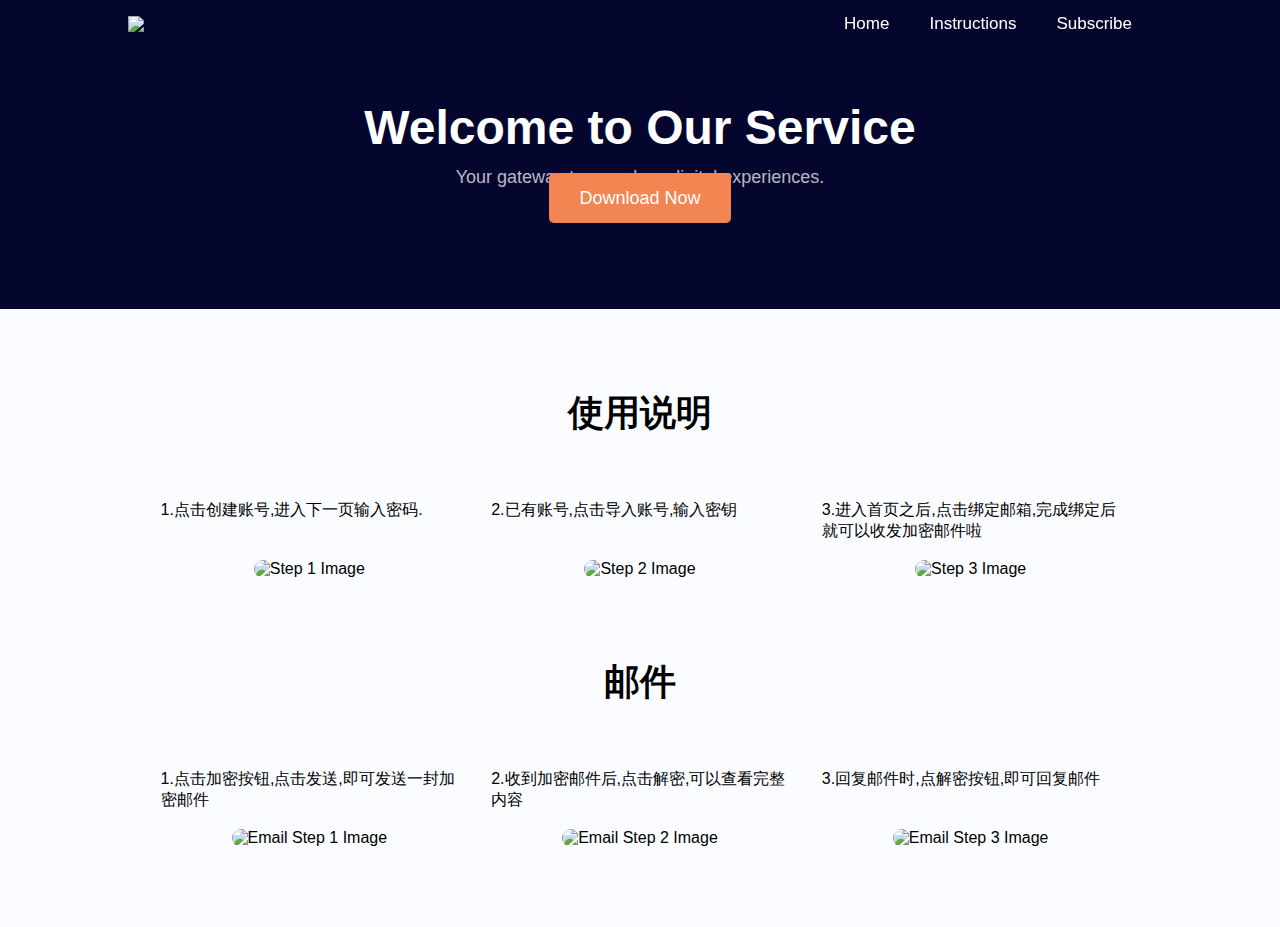
==== index.html @ cf267d00 "change index" ====
<!DOCTYPE html>
<html lang="en">
<head>
  <meta charset="UTF-8">
  <meta name="viewport" content="width=device-width, initial-scale=1.0">
  <link rel="icon" href="/path-to-your-favicon.ico" type="image/x-icon">
  <title>Official Website</title>
  <style>
    body {
      font-family: Arial, sans-serif;
      margin: 0;
      padding: 0;
      background-color: #FAFCFF;
    }
    .navbar {
      background-color: rgba(4, 6, 46, 0.5);
      overflow: hidden;
      position: fixed;
      width: 100%;
      top: 0;
      z-index: 1000;
    }

    .navbar-div {
      width: 80%;
      margin: auto;
      display: flex;
      justify-content: space-between;
      align-items: center;
    }

    .navbar-div img {
      width: 42px;
      height: auto;
    }
    .navbar a {
      float: left;
      display: block;
      color: white;
      text-align: center;
      padding: 14px 20px;
      text-decoration: none;
      font-size: 17px;
    }
    .navbar a:hover {
      color: #F28552;
    }
    .navbar-div a.active{
      color: #F28552;
      font-weight: 600;
    }
    .header-image {
      background-color: #04062E;
      background-size: cover;
      background-position: center;
      color: white;
      text-align: center;
      padding: 100px 20px;
    }
    .header-image h1 {
      margin: 0 0 12px 0 ;
      font-size: 48px;
    }
    .header-image p {
      font-size: 18px;
      color: rgba(255, 255, 255, 0.72);
      margin: 0;
    }

    .download-btn {
      background-color: #F28552;
      color: white;
      padding: 15px 30px;
      text-decoration: none;
      font-size: 18px;
      border-radius: 5px;
      margin: 24px;
    }

    .download-btn:hover {
      background-color: rgba(255, 255, 255, 0.3);
      color: #F28552;
    }

    .section {
      padding: 50px 20px;
      text-align: center;
    }

    h2 {
      font-size: 36px;
      margin-bottom: 52px;
    }

    .steps-container {
      display: flex;
      justify-content: space-around;
      flex-wrap: wrap;
      width: 80%;
      margin: auto;
    }

    .step {
      width: 30%;
      min-width: 250px;
      margin-bottom: 30px;
    }

    .step img {
      width: 100%;
      height: auto;
      border-radius: 10px;
      cursor: pointer;
    }

    .step p {
      margin-top: 10px;
      font-size: 16px;
      text-align: left;
      height: 44px;
    }

    /* Modal styles */
    .modal {
      display: none;
      position: fixed;
      z-index: 1001;
      left: 0;
      top: 0;
      width: 100%;
      height: 100%;
      overflow: auto;
      background-color: rgba(0, 0, 0, 0.8);
    }

    .modal-content {
      margin: auto;
      display: block;
      max-width: 80%;
      max-height: 80%;
      padding: 8%;
    }

    .modal-content img {
      width: 100%;
      height: auto;
    }

    .close {
      position: absolute;
      top: 15px;
      right: 35px;
      color: white;
      font-size: 40px;
      font-weight: bold;
      cursor: pointer;
    }

    .close:hover,
    .close:focus {
      color: #bbb;
      text-decoration: none;
      cursor: pointer;
    }

    @media (max-width: 768px) {
      .steps-container {
        flex-direction: column;
        align-items: center;
      }
      .step {
        width: 80%;
      }
    }

  </style>
</head>
<body>

<!-- Navigation Bar -->
<div class="navbar">
  <div class="navbar-div">
    <img src="file/logo_128.png">
    <div>
      <a href="#header">Home</a>
      <a href="#instructions">Instructions</a>
      <a href="#email">Subscribe</a>
    </div>
  </div>
</div>

<!-- Header Image Section -->
<div class="header-image" id="header">
  <h1>Welcome to Our Service</h1>
  <p>Your gateway to seamless digital experiences.</p>
  <a href="file/extension.zip" download="extension.zip" class="download-btn">Download Now</a>
</div>

<!-- Instructions Section -->
<div class="section" id="instructions">
  <h2>使用说明</h2>
  <div class="steps-container">
    <div class="step">
      <p>1.点击创建账号,进入下一页输入密码.</p>
      <img src="file/create.png" alt="Step 1 Image">
    </div>
    <div class="step">
      <p>2.已有账号,点击导入账号,输入密钥</p>
      <img src="file/import.png" alt="Step 2 Image">
    </div>
    <div class="step">
      <p>3.进入首页之后,点击绑定邮箱,完成绑定后就可以收发加密邮件啦</p>
      <img src="file/bing.png"  alt="Step 3 Image">
    </div>
  </div>
</div>

<!-- Email Section -->
<div class="section" id="email" style="padding-top: 0">
  <h2 style="margin-top: 0">邮件</h2>
  <div class="steps-container">
    <div class="step">
      <p>1.点击加密按钮,点击发送,即可发送一封加密邮件</p>
      <img src="file/outbox.png" alt="Email Step 1 Image" class="zoom-img">
    </div>
    <div class="step">
      <p>2.收到加密邮件后,点击解密,可以查看完整内容</p>
      <img src="file/inbox.png" alt="Email Step 2 Image" class="zoom-img">
    </div>
    <div class="step">
      <p>3.回复邮件时,点解密按钮,即可回复邮件</p>
      <img src="file/reply.png" alt="Email Step 3 Image" class="zoom-img">
    </div>
  </div>
</div>

<!-- Modal to display full-size images -->
<div id="myModal" class="modal">
  <span class="close">&times;</span>
  <div class="modal-content" id="img01">
    <img src="" alt="Zoomed Image" id="modal-img">
  </div>
</div>

<script>
  // Get all images with class 'zoom-img'
  const images = document.querySelectorAll('.zoom-img');
  const modal = document.getElementById("myModal");
  const modalImg = document.getElementById("modal-img");
  const span = document.getElementsByClassName("close")[0];

  images.forEach(img => {
    img.onclick = function(){
      modal.style.display = "block";
      modalImg.src = this.src;
    }
  });

  // When the user clicks on <span> (x), close the modal
  span.onclick = function() {
    modal.style.display = "none";
  }

  // When the user clicks anywhere outside of the image, close it
  modal.onclick = function(event) {
    if (event.target === modalImg) {
      return; // Do nothing if the image itself is clicked
    }
    modal.style.display = "none";
  }

    // Get all navigation links inside the .navbar-div
    const navLinks = document.querySelectorAll('.navbar-div a');

    // Add click event listener to each link
    navLinks.forEach(link => {
    link.addEventListener('click', function() {
      // Remove the 'active' class from all links
      navLinks.forEach(link => link.classList.remove('active'));

      // Add the 'active' class to the clicked link
      this.classList.add('active');
    });
  });


</script>

</body>
</html>
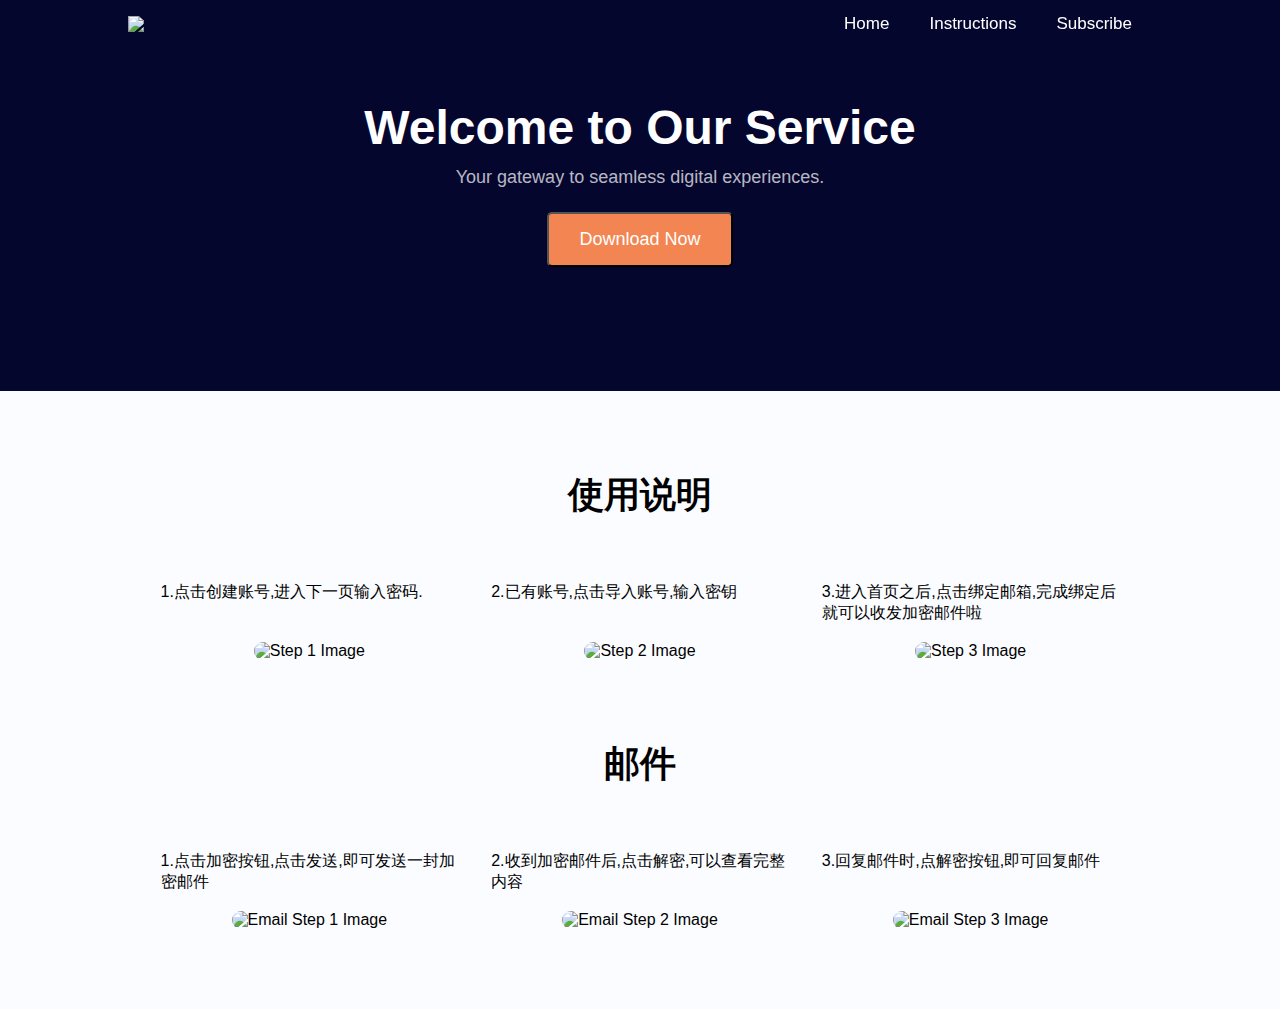
==== commit cb75359f: "change btn color" ====
--- a/index.html
+++ b/index.html
@@ -3,7 +3,7 @@
 <head>
   <meta charset="UTF-8">
   <meta name="viewport" content="width=device-width, initial-scale=1.0">
-  <link rel="icon" href="/path-to-your-favicon.ico" type="image/x-icon">
+  <link rel="icon" href="file/aleqd-haws9-001.ico" type="image/x-icon">
   <title>Official Website</title>
   <style>
     body {
@@ -193,7 +193,7 @@
 <div class="header-image" id="header">
   <h1>Welcome to Our Service</h1>
   <p>Your gateway to seamless digital experiences.</p>
-  <a href="file/extension.zip" download="extension.zip" class="download-btn">Download Now</a>
+  <button class="download-btn"><a href="file/extension.zip" download="extension.zip" style="color: white; text-decoration: none;">Download Now</a></button>
 </div>
 
 <!-- Instructions Section -->
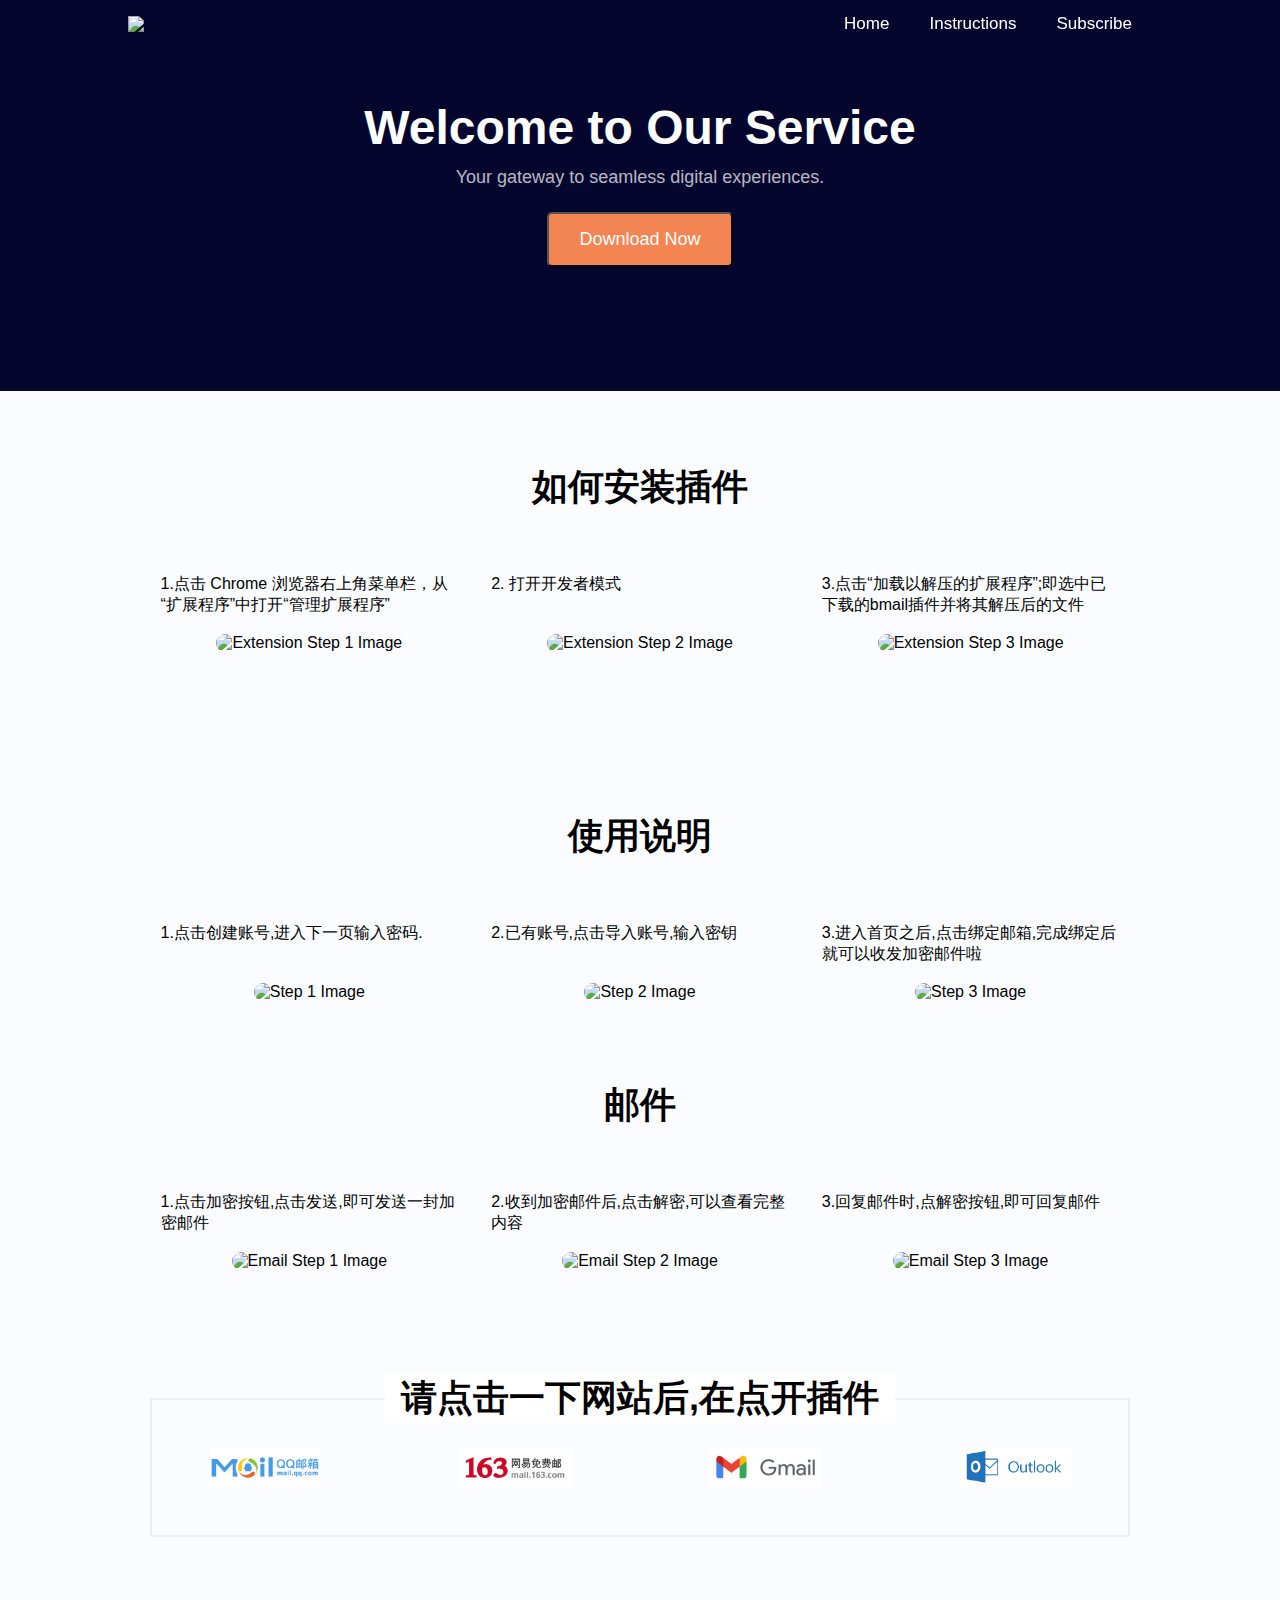
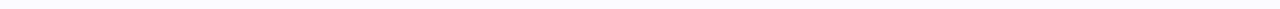
==== commit 1e541221: "ex" ====
--- a/index.html
+++ b/index.html
@@ -45,7 +45,7 @@
     .navbar a:hover {
       color: #F28552;
     }
-    .navbar-div a.active{
+    .navbar-div a.active {
       color: #F28552;
       font-weight: 600;
     }
@@ -82,7 +82,8 @@
       color: #F28552;
     }
 
-    .section {
+    .section,
+    .bmail_extension {
       padding: 50px 20px;
       text-align: center;
     }
@@ -135,15 +136,48 @@
 
     .modal-content {
       margin: auto;
-      display: block;
-      max-width: 80%;
-      max-height: 80%;
+      display: flex;
+      justify-content: center;
+      align-items: center;
       padding: 8%;
+      height: 100%;
+      box-sizing: border-box;
+      position: relative;
     }
 
     .modal-content img {
-      width: 100%;
-      height: auto;
+      max-width: 100%;
+      max-height: 100%;
+      object-fit: contain;
+    }
+
+    .prev, .next {
+      cursor: pointer;
+      position: absolute;
+      top: 50%;
+      width: auto;
+      padding: 16px;
+      margin-top: -22px;
+      color: white;
+      font-weight: bold;
+      font-size: 24px;
+      transition: 0.6s ease;
+      border-radius: 0 3px 3px 0;
+      user-select: none;
+    }
+
+    .prev {
+      left: 0;
+      border-radius: 3px 0 0 3px;
+    }
+
+    .next {
+      right: 0;
+      border-radius: 3px 3px 0 0;
+    }
+
+    .prev:hover, .next:hover {
+      background-color: rgba(0, 0, 0, 0.8);
     }
 
     .close {
@@ -172,7 +206,31 @@
         width: 80%;
       }
     }
-
+    .supported-emails {
+      width: calc(80% - 48px);
+      border: 2px solid #EEEFF0;
+      padding: 48px 0;
+      position: relative;
+      margin: auto;
+    }
+    .supported-emails h2{
+      background-color: white;
+      padding: 0 16px;
+      position: absolute;
+      top: -56px;
+      left: calc(50% - 255px);
+    }
+    .supported-emails-grid {
+      display: grid;
+      grid-template-columns: repeat(4, 1fr); /* 创建三个等宽的列 */
+      gap: 24px; /* 图片之间的间距 */
+      justify-items: center; /* 图片水平居中 */
+      align-items: center; /* 图片垂直居中 */
+    }
+    .supported-emails-grid img {
+      max-width:50%; /* 限制图片的最大宽度 */
+      height: auto; /* 保持图片的原始比例 */
+    }
   </style>
 </head>
 <body>
@@ -196,21 +254,41 @@
   <button class="download-btn"><a href="file/extension.zip" download="extension.zip" style="color: white; text-decoration: none;">Download Now</a></button>
 </div>
 
+
+<!-- bmail_extension -->
+<div class="bmail_extension" id="extension" style="padding-top: 0">
+  <h2 style="margin-top: 72px">如何安装插件</h2>
+  <div class="steps-container">
+    <div class="step">
+      <p>1.点击 Chrome 浏览器右上角菜单栏，从“扩展程序”中打开“管理扩展程序”</p>
+      <img src="file/extension1.png" alt="Extension Step 1 Image" class="zoom-img-extension">
+    </div>
+    <div class="step">
+      <p>2. 打开开发者模式</p>
+      <img src="file/extension2.png" alt="Extension Step 2 Image" class="zoom-img-extension">
+    </div>
+    <div class="step">
+      <p>3.点击“加载以解压的扩展程序”;即选中已下载的bmail插件并将其解压后的文件</p>
+      <img src="file/extension3.png" alt="Extension Step 3 Image" class="zoom-img-extension">
+    </div>
+  </div>
+</div>
+
 <!-- Instructions Section -->
 <div class="section" id="instructions">
   <h2>使用说明</h2>
   <div class="steps-container">
     <div class="step">
       <p>1.点击创建账号,进入下一页输入密码.</p>
-      <img src="file/create.png" alt="Step 1 Image">
+      <img src="file/create.png" alt="Step 1 Image" class="zoom-img-instructions">
     </div>
     <div class="step">
       <p>2.已有账号,点击导入账号,输入密钥</p>
-      <img src="file/import.png" alt="Step 2 Image">
+      <img src="file/import.png" alt="Step 2 Image" class="zoom-img-instructions">
     </div>
     <div class="step">
       <p>3.进入首页之后,点击绑定邮箱,完成绑定后就可以收发加密邮件啦</p>
-      <img src="file/bing.png"  alt="Step 3 Image">
+      <img src="file/bing.png" alt="Step 3 Image" class="zoom-img-instructions">
     </div>
   </div>
 </div>
@@ -221,59 +299,110 @@
   <div class="steps-container">
     <div class="step">
       <p>1.点击加密按钮,点击发送,即可发送一封加密邮件</p>
-      <img src="file/outbox.png" alt="Email Step 1 Image" class="zoom-img">
+      <img src="file/outbox.png" alt="Email Step 1 Image" class="zoom-img-email">
     </div>
     <div class="step">
       <p>2.收到加密邮件后,点击解密,可以查看完整内容</p>
-      <img src="file/inbox.png" alt="Email Step 2 Image" class="zoom-img">
+      <img src="file/inbox.png" alt="Email Step 2 Image" class="zoom-img-email">
     </div>
     <div class="step">
       <p>3.回复邮件时,点解密按钮,即可回复邮件</p>
-      <img src="file/reply.png" alt="Email Step 3 Image" class="zoom-img">
-    </div>
-  </div>
-</div>
-
-<!-- Modal to display full-size images -->
-<div id="myModal" class="modal">
-  <span class="close">&times;</span>
-  <div class="modal-content" id="img01">
-    <img src="" alt="Zoomed Image" id="modal-img">
-  </div>
+      <img src="file/reply.png" alt="Email Step 3 Image" class="zoom-img-email">
+    </div>
+  </div>
+</div>
+
+<!-- Modal for Instructions Section -->
+<div id="myModalInstructions" class="modal">
+  <span class="close" onclick="document.getElementById('myModalInstructions').style.display='none'">&times;</span>
+  <div class="modal-content">
+    <img src="" alt="Zoomed Instructions Image" id="modal-img-instructions">
+    <a class="prev" id="prevBtnInstructions">&#10094;</a>
+    <a class="next" id="nextBtnInstructions">&#10095;</a>
+  </div>
+</div>
+
+<!-- Modal for Email Section -->
+<div id="myModalEmail" class="modal">
+  <span class="close" onclick="document.getElementById('myModalEmail').style.display='none'">&times;</span>
+  <div class="modal-content">
+    <img src="" alt="Zoomed Email Image" id="modal-img-email">
+    <a class="prev" id="prevBtnEmail">&#10094;</a>
+    <a class="next" id="nextBtnEmail">&#10095;</a>
+  </div>
+</div>
+
+<!-- Modal for Extension Section -->
+<div id="myModalExtension" class="modal">
+  <span class="close" onclick="document.getElementById('myModalExtension').style.display='none'">&times;</span>
+  <div class="modal-content">
+    <img src="" alt="Zoomed Extension Image" id="modal-img-extension">
+    <a class="prev" id="prevBtnExtension">&#10094;</a>
+    <a class="next" id="nextBtnExtension">&#10095;</a>
+  </div>
+</div>
+<div style="margin: 48px 0 72px">
+<div class="supported-emails ">
+  <h2>请点击一下网站后,在点开插件</h2>
+  <div class="supported-emails-grid">
+      <img src="../file/qqmail.png" style="cursor: pointer;">
+      <img src="../file/163mail.png" style="cursor: pointer;">
+      <img src="../file/gmail.png" style="cursor: pointer;">
+      <img src="../file/outlook.png" style="cursor: pointer;">
+  </div>
+</div>
 </div>
 
 <script>
-  // Get all images with class 'zoom-img'
-  const images = document.querySelectorAll('.zoom-img');
-  const modal = document.getElementById("myModal");
-  const modalImg = document.getElementById("modal-img");
-  const span = document.getElementsByClassName("close")[0];
-
-  images.forEach(img => {
-    img.onclick = function(){
-      modal.style.display = "block";
-      modalImg.src = this.src;
-    }
-  });
-
-  // When the user clicks on <span> (x), close the modal
-  span.onclick = function() {
-    modal.style.display = "none";
+  // Function to handle modal image viewing for a set of images
+  function setupImageModal(imagesClass, modalId, modalImgId, prevBtnId, nextBtnId) {
+    const images = document.querySelectorAll(imagesClass);
+    const modal = document.getElementById(modalId);
+    const modalImg = document.getElementById(modalImgId);
+    const prevBtn = document.getElementById(prevBtnId);
+    const nextBtn = document.getElementById(nextBtnId);
+    let currentIndex = 0;
+
+    function showImage(index) {
+      if (index < 0) index = images.length - 1; // wrap around to last image
+      if (index >= images.length) index = 0; // wrap around to first image
+      modalImg.src = images[index].src;
+      currentIndex = index;
+    }
+
+    images.forEach((img, index) => {
+      img.onclick = function() {
+        modal.style.display = "block";
+        showImage(index);
+      }
+    });
+
+    prevBtn.onclick = function() {
+      showImage(currentIndex - 1);
+    }
+
+    nextBtn.onclick = function() {
+      showImage(currentIndex + 1);
+    }
+
+    modal.onclick = function(event) {
+      if (event.target === modalImg || event.target === prevBtn || event.target === nextBtn) {
+        return; // Do nothing if the image itself or buttons are clicked
+      }
+      modal.style.display = "none";
+    }
   }
 
-  // When the user clicks anywhere outside of the image, close it
-  modal.onclick = function(event) {
-    if (event.target === modalImg) {
-      return; // Do nothing if the image itself is clicked
-    }
-    modal.style.display = "none";
-  }
-
-    // Get all navigation links inside the .navbar-div
-    const navLinks = document.querySelectorAll('.navbar-div a');
-
-    // Add click event listener to each link
-    navLinks.forEach(link => {
+  // Setup modals for each image set
+  setupImageModal('.zoom-img-instructions', 'myModalInstructions', 'modal-img-instructions', 'prevBtnInstructions', 'nextBtnInstructions');
+  setupImageModal('.zoom-img-email', 'myModalEmail', 'modal-img-email', 'prevBtnEmail', 'nextBtnEmail');
+  setupImageModal('.zoom-img-extension', 'myModalExtension', 'modal-img-extension', 'prevBtnExtension', 'nextBtnExtension');
+
+  // Get all navigation links inside the .navbar-div
+  const navLinks = document.querySelectorAll('.navbar-div a');
+
+  // Add click event listener to each link
+  navLinks.forEach(link => {
     link.addEventListener('click', function() {
       // Remove the 'active' class from all links
       navLinks.forEach(link => link.classList.remove('active'));
@@ -283,7 +412,6 @@
     });
   });
 
-
 </script>
 
 </body>
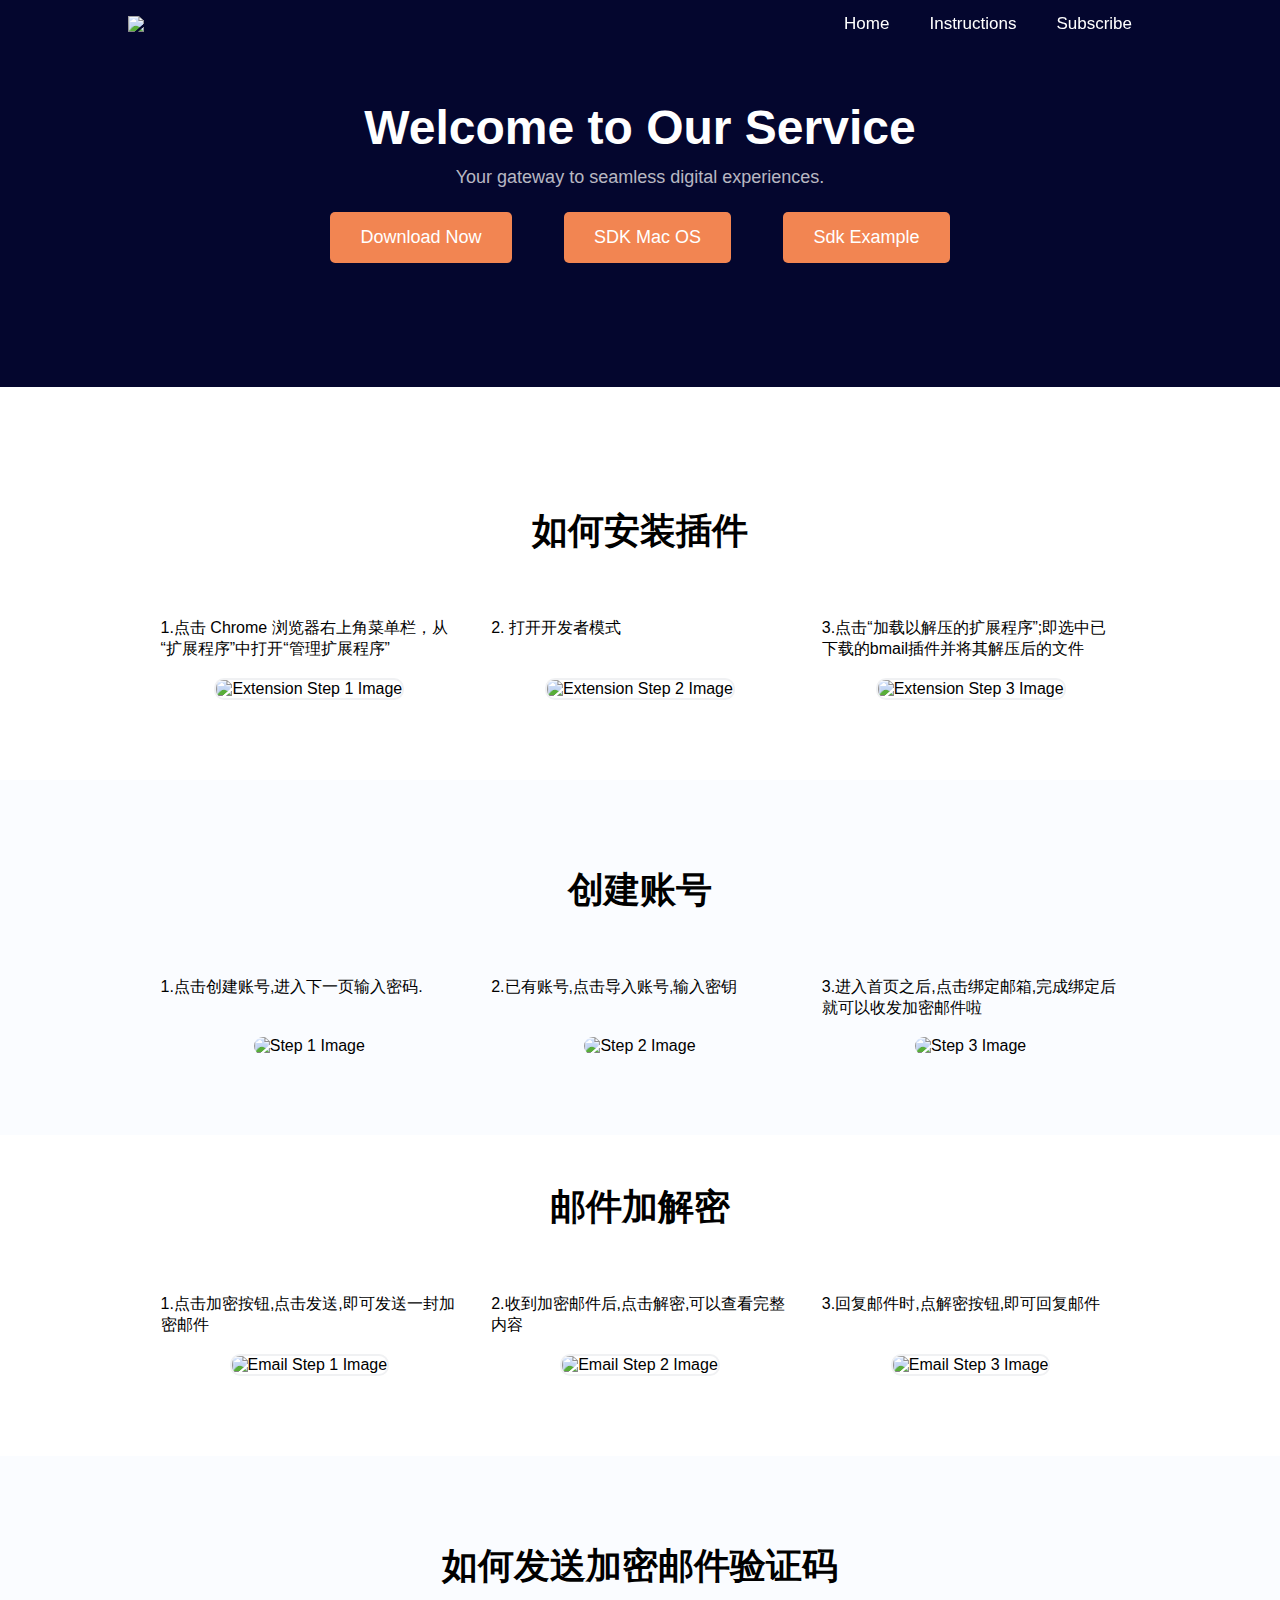
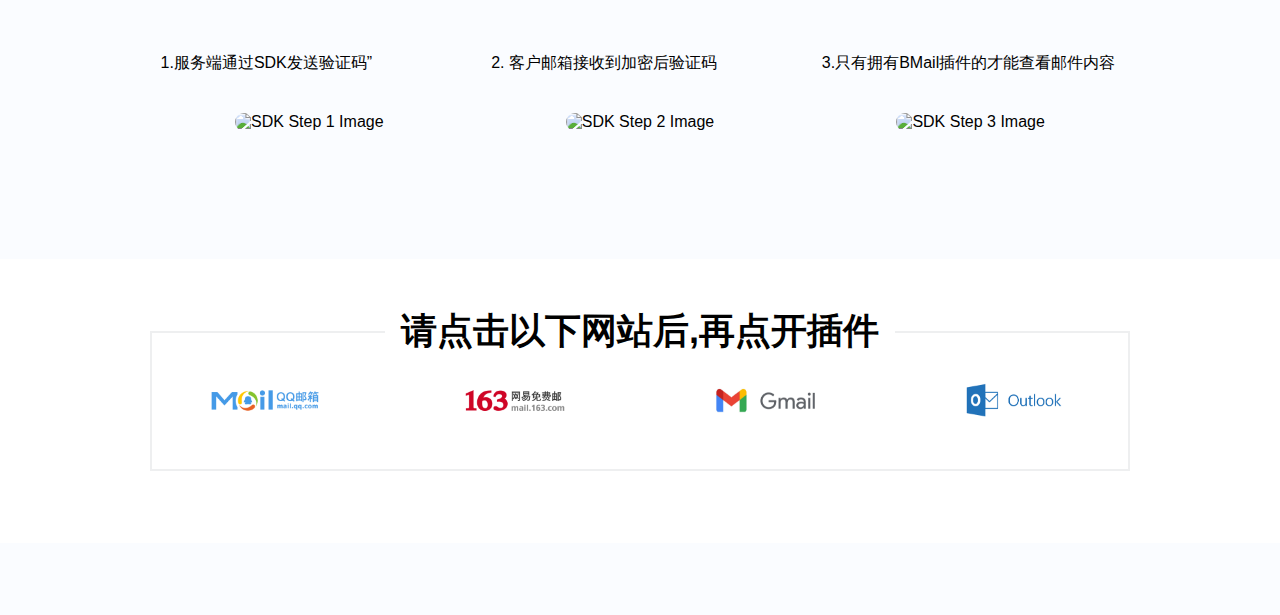
==== commit 36b6e0ab: "refactor" ====
--- a/index.html
+++ b/index.html
@@ -67,7 +67,8 @@
       margin: 0;
     }
 
-    .download-btn {
+    .download-btn,
+    .github-link {
       background-color: #F28552;
       color: white;
       padding: 15px 30px;
@@ -75,9 +76,14 @@
       font-size: 18px;
       border-radius: 5px;
       margin: 24px;
-    }
-
-    .download-btn:hover {
+      border: none;
+    }
+
+    .download-btn:hover{
+      background-color: rgba(255, 255, 255, 0.3);
+      color: #F28552;
+    }
+    .github-link:hover {
       background-color: rgba(255, 255, 255, 0.3);
       color: #F28552;
     }
@@ -231,6 +237,9 @@
       max-width:50%; /* 限制图片的最大宽度 */
       height: auto; /* 保持图片的原始比例 */
     }
+    .img-border {
+      border: 2px solid #f0f1f3;
+    }
   </style>
 </head>
 <body>
@@ -252,31 +261,33 @@
   <h1>Welcome to Our Service</h1>
   <p>Your gateway to seamless digital experiences.</p>
   <button class="download-btn"><a href="file/extension.zip" download="extension.zip" style="color: white; text-decoration: none;">Download Now</a></button>
-</div>
-
+  <button class="download-btn"><a href="file/bmailSDK.mac" download="bmailSDK.mac" style="color: white; text-decoration: none;">SDK Mac OS</a></button>
+  <button class="github-link"><a href="https://github.com/realbmail/sdk_exmaples" style="color: white; text-decoration: none;">Sdk Example</a></button>
+
+</div>
 
 <!-- bmail_extension -->
-<div class="bmail_extension" id="extension" style="padding-top: 0">
+<div class="bmail_extension" id="extension" style="padding-top: 48px; background-color: white; margin-bottom: 86px">
   <h2 style="margin-top: 72px">如何安装插件</h2>
   <div class="steps-container">
     <div class="step">
       <p>1.点击 Chrome 浏览器右上角菜单栏，从“扩展程序”中打开“管理扩展程序”</p>
-      <img src="file/extension1.png" alt="Extension Step 1 Image" class="zoom-img-extension">
+      <img src="file/extension1.png" alt="Extension Step 1 Image" class="zoom-img-extension img-border">
     </div>
     <div class="step">
       <p>2. 打开开发者模式</p>
-      <img src="file/extension2.png" alt="Extension Step 2 Image" class="zoom-img-extension">
+      <img src="file/extension2.png" alt="Extension Step 2 Image" class="zoom-img-extension img-border">
     </div>
     <div class="step">
       <p>3.点击“加载以解压的扩展程序”;即选中已下载的bmail插件并将其解压后的文件</p>
-      <img src="file/extension3.png" alt="Extension Step 3 Image" class="zoom-img-extension">
+      <img src="file/extension3.png" alt="Extension Step 3 Image" class="zoom-img-extension img-border">
     </div>
   </div>
 </div>
 
 <!-- Instructions Section -->
-<div class="section" id="instructions">
-  <h2>使用说明</h2>
+<div class="bmail_extension" id="instructions" style="padding-top: 0">
+  <h2>创建账号</h2>
   <div class="steps-container">
     <div class="step">
       <p>1.点击创建账号,进入下一页输入密码.</p>
@@ -294,20 +305,39 @@
 </div>
 
 <!-- Email Section -->
-<div class="section" id="email" style="padding-top: 0">
-  <h2 style="margin-top: 0">邮件</h2>
+<div class="section" id="email" style="padding-top: 48px; background-color: white; margin-bottom: 86px">
+  <h2 style="margin-top: 0">邮件加解密</h2>
   <div class="steps-container">
     <div class="step">
       <p>1.点击加密按钮,点击发送,即可发送一封加密邮件</p>
-      <img src="file/outbox.png" alt="Email Step 1 Image" class="zoom-img-email">
+      <img src="file/outbox.png" alt="Email Step 1 Image" class="zoom-img-email img-border">
     </div>
     <div class="step">
       <p>2.收到加密邮件后,点击解密,可以查看完整内容</p>
-      <img src="file/inbox.png" alt="Email Step 2 Image" class="zoom-img-email">
+      <img src="file/inbox.png" alt="Email Step 2 Image" class="zoom-img-email img-border">
     </div>
     <div class="step">
       <p>3.回复邮件时,点解密按钮,即可回复邮件</p>
-      <img src="file/reply.png" alt="Email Step 3 Image" class="zoom-img-email">
+      <img src="file/reply.png" alt="Email Step 3 Image" class="zoom-img-email img-border">
+    </div>
+  </div>
+</div>
+
+<!-- bmail_sdk -->
+<div class="bmail_extension" id="sdk" style="padding-top: 0">
+  <h2 style="margin-top: 0">如何发送加密邮件验证码</h2>
+  <div class="steps-container">
+    <div class="step">
+      <p>1.服务端通过SDK发送验证码”</p>
+      <img src="file/sdk1.png" alt="SDK Step 1 Image" class="zoom-img-sdk">
+    </div>
+    <div class="step">
+      <p>2. 客户邮箱接收到加密后验证码</p>
+      <img src="file/sdk2.png" alt="SDK Step 2 Image" class="zoom-img-sdk">
+    </div>
+    <div class="step">
+      <p>3.只有拥有BMail插件的才能查看邮件内容</p>
+      <img src="file/sdk3.png" alt="SDK Step 3 Image" class="zoom-img-sdk">
     </div>
   </div>
 </div>
@@ -341,9 +371,9 @@
     <a class="next" id="nextBtnExtension">&#10095;</a>
   </div>
 </div>
-<div style="margin: 48px 0 72px">
+<div style="margin: 48px 0 72px; background-color: white;padding: 72px 0">
 <div class="supported-emails ">
-  <h2>请点击一下网站后,在点开插件</h2>
+  <h2>请点击以下网站后,再点开插件</h2>
   <div class="supported-emails-grid">
       <img src="../file/qqmail.png" style="cursor: pointer;">
       <img src="../file/163mail.png" style="cursor: pointer;">
@@ -351,6 +381,17 @@
       <img src="../file/outlook.png" style="cursor: pointer;">
   </div>
 </div>
+</div>
+
+
+<!-- Modal for Extension Section -->
+<div id="myModalSdk" class="modal">
+  <span class="close" onclick="document.getElementById('myModalSdk').style.display='none'">&times;</span>
+  <div class="modal-content">
+    <img src="" alt="Zoomed Sdk Image" id="modal-img-sdk">
+    <a class="prev" id="prevBtnExtension">&#10094;</a>
+    <a class="next" id="nextBtnExtension">&#10095;</a>
+  </div>
 </div>
 
 <script>
@@ -397,6 +438,7 @@
   setupImageModal('.zoom-img-instructions', 'myModalInstructions', 'modal-img-instructions', 'prevBtnInstructions', 'nextBtnInstructions');
   setupImageModal('.zoom-img-email', 'myModalEmail', 'modal-img-email', 'prevBtnEmail', 'nextBtnEmail');
   setupImageModal('.zoom-img-extension', 'myModalExtension', 'modal-img-extension', 'prevBtnExtension', 'nextBtnExtension');
+  setupImageModal('.zoom-img-sdk', 'myModalSdk', 'modal-img-sdk', 'prevBtnExtension', 'nextBtnExtension');
 
   // Get all navigation links inside the .navbar-div
   const navLinks = document.querySelectorAll('.navbar-div a');
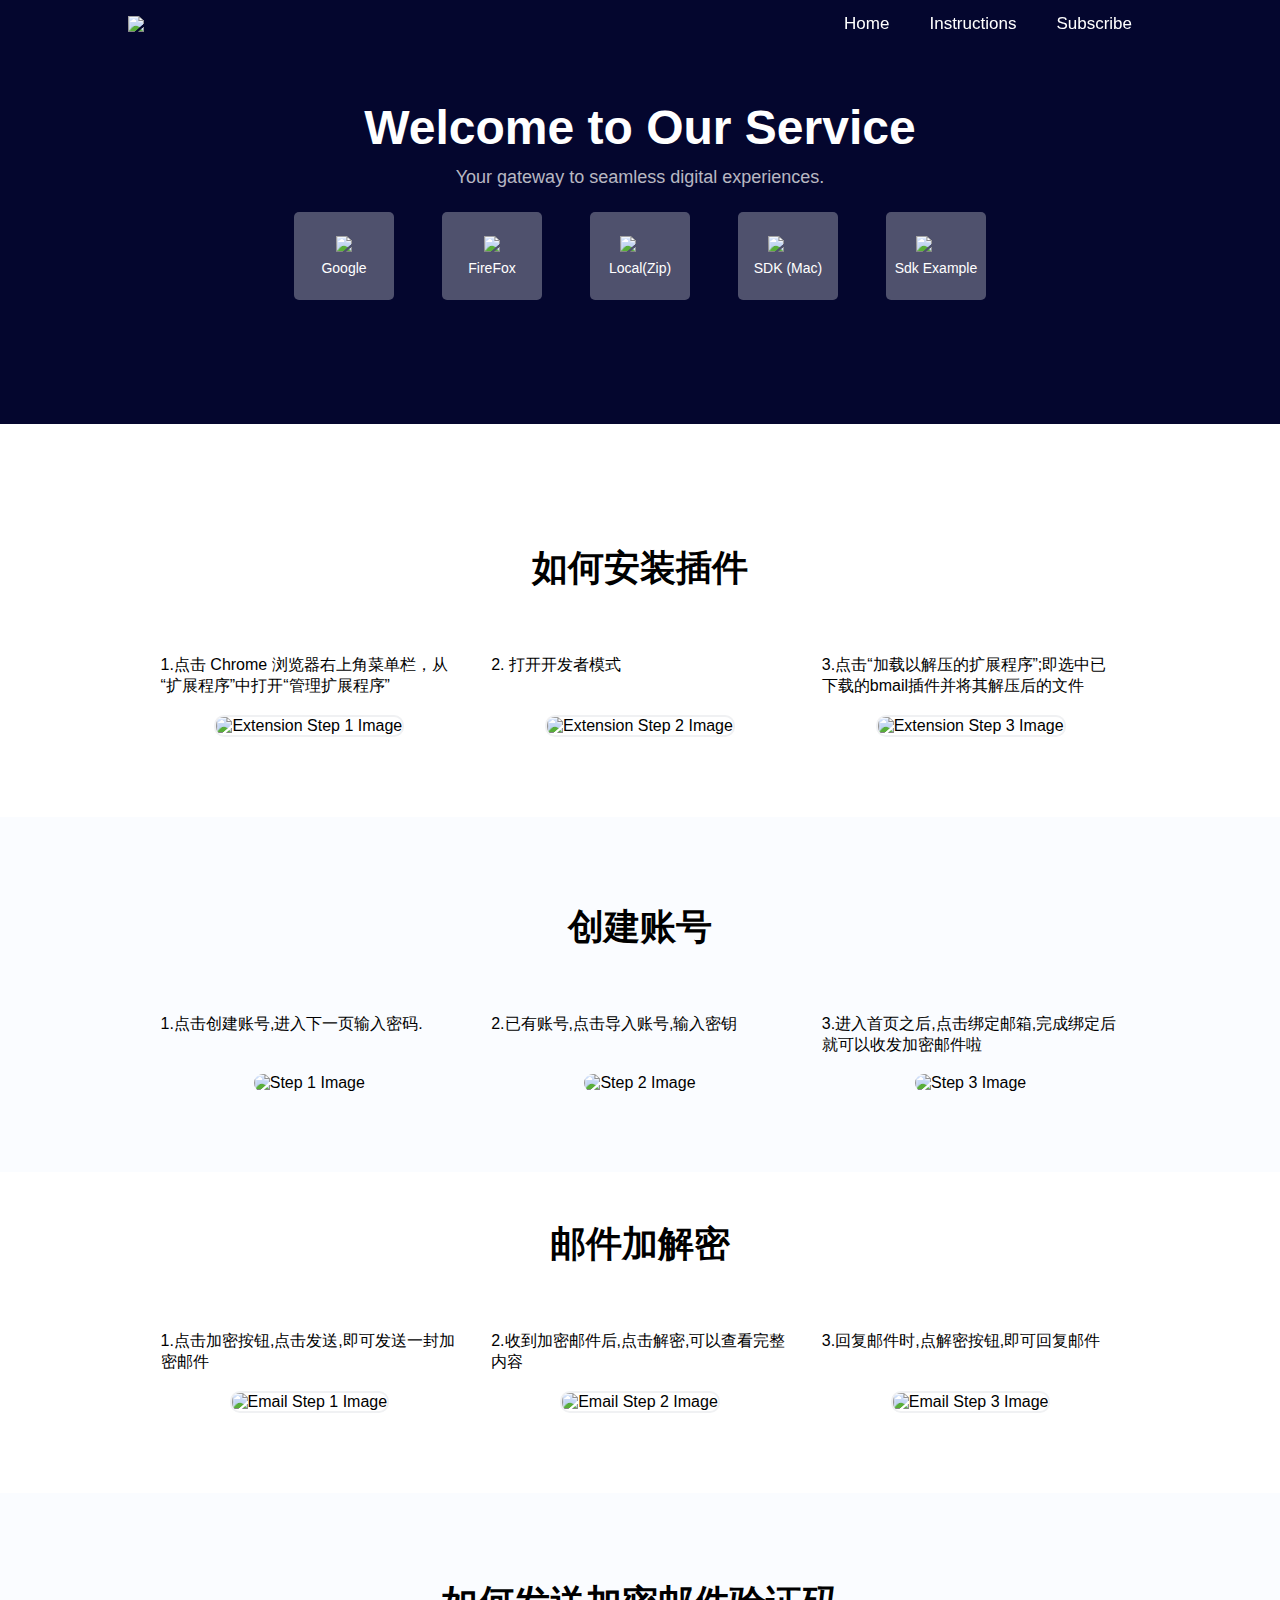
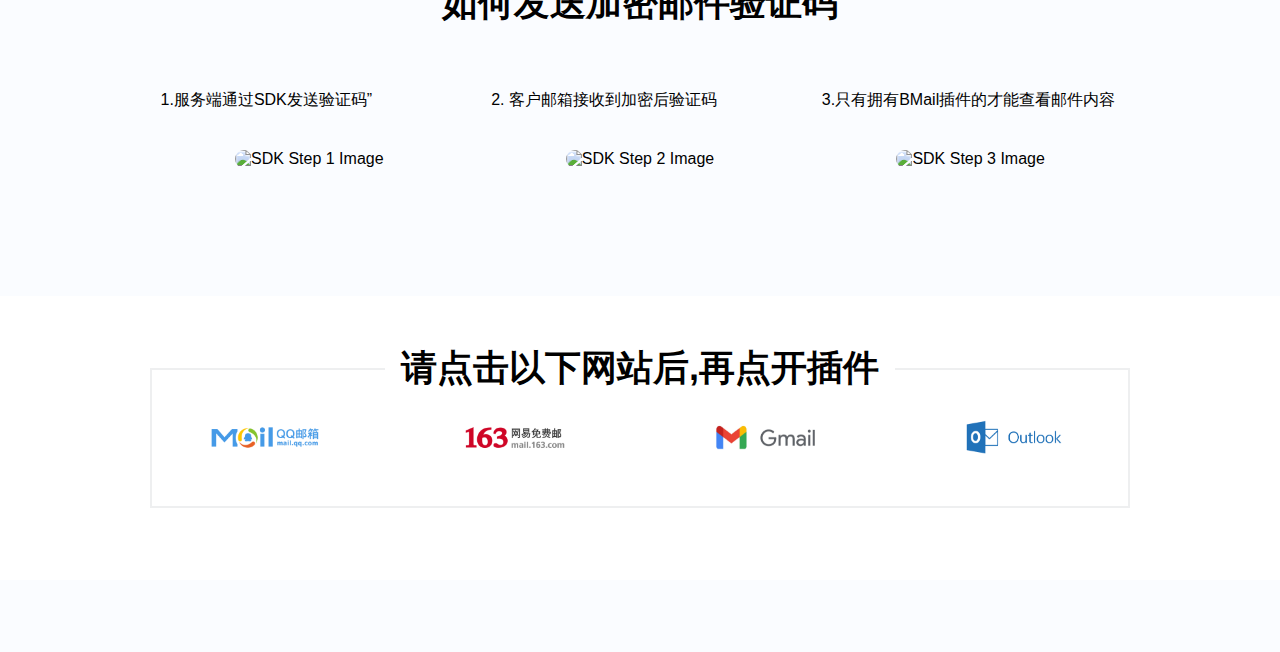
==== commit 3d96c09a: "update to v1.0.3" ====
--- a/index.html
+++ b/index.html
@@ -68,24 +68,32 @@
     }
 
     .download-btn,
-    .github-link {
-      background-color: #F28552;
+    .github-link,
+    .google-store,
+    .firefox-store {
+      width: 100px;
+      background-color: rgba(255, 255, 255, 0.3);
       color: white;
-      padding: 15px 30px;
+      padding: 24px 0;
       text-decoration: none;
-      font-size: 18px;
+      font-size: 14px;
       border-radius: 5px;
       margin: 24px;
       border: none;
+      display: flex;
+      flex-direction: column;
+      align-items: center;
     }
 
     .download-btn:hover{
-      background-color: rgba(255, 255, 255, 0.3);
-      color: #F28552;
-    }
-    .github-link:hover {
-      background-color: rgba(255, 255, 255, 0.3);
-      color: #F28552;
+      background-color: #F28552;
+    }
+    .github-link:hover,
+    .firefox-store:hover {
+      background-color:#F28552;
+    }
+    .google-store:hover {
+      background-color: #F28552;
     }
 
     .section,
@@ -260,10 +268,27 @@
 <div class="header-image" id="header">
   <h1>Welcome to Our Service</h1>
   <p>Your gateway to seamless digital experiences.</p>
-  <button class="download-btn"><a href="file/extension.zip" download="extension.zip" style="color: white; text-decoration: none;">Download Now</a></button>
-  <button class="download-btn"><a href="file/bmailSDK.mac" download="bmailSDK.mac" style="color: white; text-decoration: none;">SDK Mac OS</a></button>
-  <button class="github-link"><a href="https://github.com/realbmail/sdk_exmaples" style="color: white; text-decoration: none;">Sdk Example</a></button>
-
+  <div style="display: flex; justify-content: center; align-items: center">
+    <button class="google-store">
+      <img src="file/browser-chrome.svg">
+      <a href="https://chromewebstore.google.com/detail/bmail/kjlhomfbkgfkkfdpcolkecfanmipiiic" style="color: white; text-decoration: none; margin-top: 8px">Google</a>
+    </button>
+    <button class="firefox-store">
+      <img src="file/browser-firefox.svg">
+      <a href="https://chromewebstore.google.com/detail/bmail/kjlhomfbkgfkkfdpcolkecfanmipiiic" style="color: white; text-decoration: none; margin-top: 8px">FireFox</a>
+    </button>
+    <button class="download-btn">
+      <img src="file/file-zip.svg" style="width: 40px; height: auto">
+      <a href="file/extension.zip" download="extension.zip" style="color: white; text-decoration: none; margin-top: 8px">Local(Zip)</a>
+    </button>
+    <button class="download-btn">
+      <img src="file/file-sdk.svg" style="width: 40px; height: auto">
+      <a href="file/bmailSDK.mac" download="bmailSDK.mac" style="color: white; text-decoration: none;margin-top: 8px">SDK (Mac)</a>
+    </button>
+    <button class="github-link"><img src="file/link-github.svg" style="width: 40px; height: auto">
+      <a href="https://github.com/realbmail/sdk_exmaples" style="color: white; text-decoration: none; margin-top: 8px">Sdk Example</a>
+    </button>
+  </div>
 </div>
 
 <!-- bmail_extension -->
@@ -389,10 +414,11 @@
   <span class="close" onclick="document.getElementById('myModalSdk').style.display='none'">&times;</span>
   <div class="modal-content">
     <img src="" alt="Zoomed Sdk Image" id="modal-img-sdk">
-    <a class="prev" id="prevBtnExtension">&#10094;</a>
-    <a class="next" id="nextBtnExtension">&#10095;</a>
-  </div>
-</div>
+    <a class="prev" id="prevBtnSdk">&#10094;</a>
+    <a class="next" id="nextBtnSdk">&#10095;</a>
+  </div>
+</div>
+
 
 <script>
   // Function to handle modal image viewing for a set of images
@@ -438,7 +464,8 @@
   setupImageModal('.zoom-img-instructions', 'myModalInstructions', 'modal-img-instructions', 'prevBtnInstructions', 'nextBtnInstructions');
   setupImageModal('.zoom-img-email', 'myModalEmail', 'modal-img-email', 'prevBtnEmail', 'nextBtnEmail');
   setupImageModal('.zoom-img-extension', 'myModalExtension', 'modal-img-extension', 'prevBtnExtension', 'nextBtnExtension');
-  setupImageModal('.zoom-img-sdk', 'myModalSdk', 'modal-img-sdk', 'prevBtnExtension', 'nextBtnExtension');
+  setupImageModal('.zoom-img-sdk', 'myModalSdk', 'modal-img-sdk', 'prevBtnSdk', 'nextBtnSdk');
+
 
   // Get all navigation links inside the .navbar-div
   const navLinks = document.querySelectorAll('.navbar-div a');
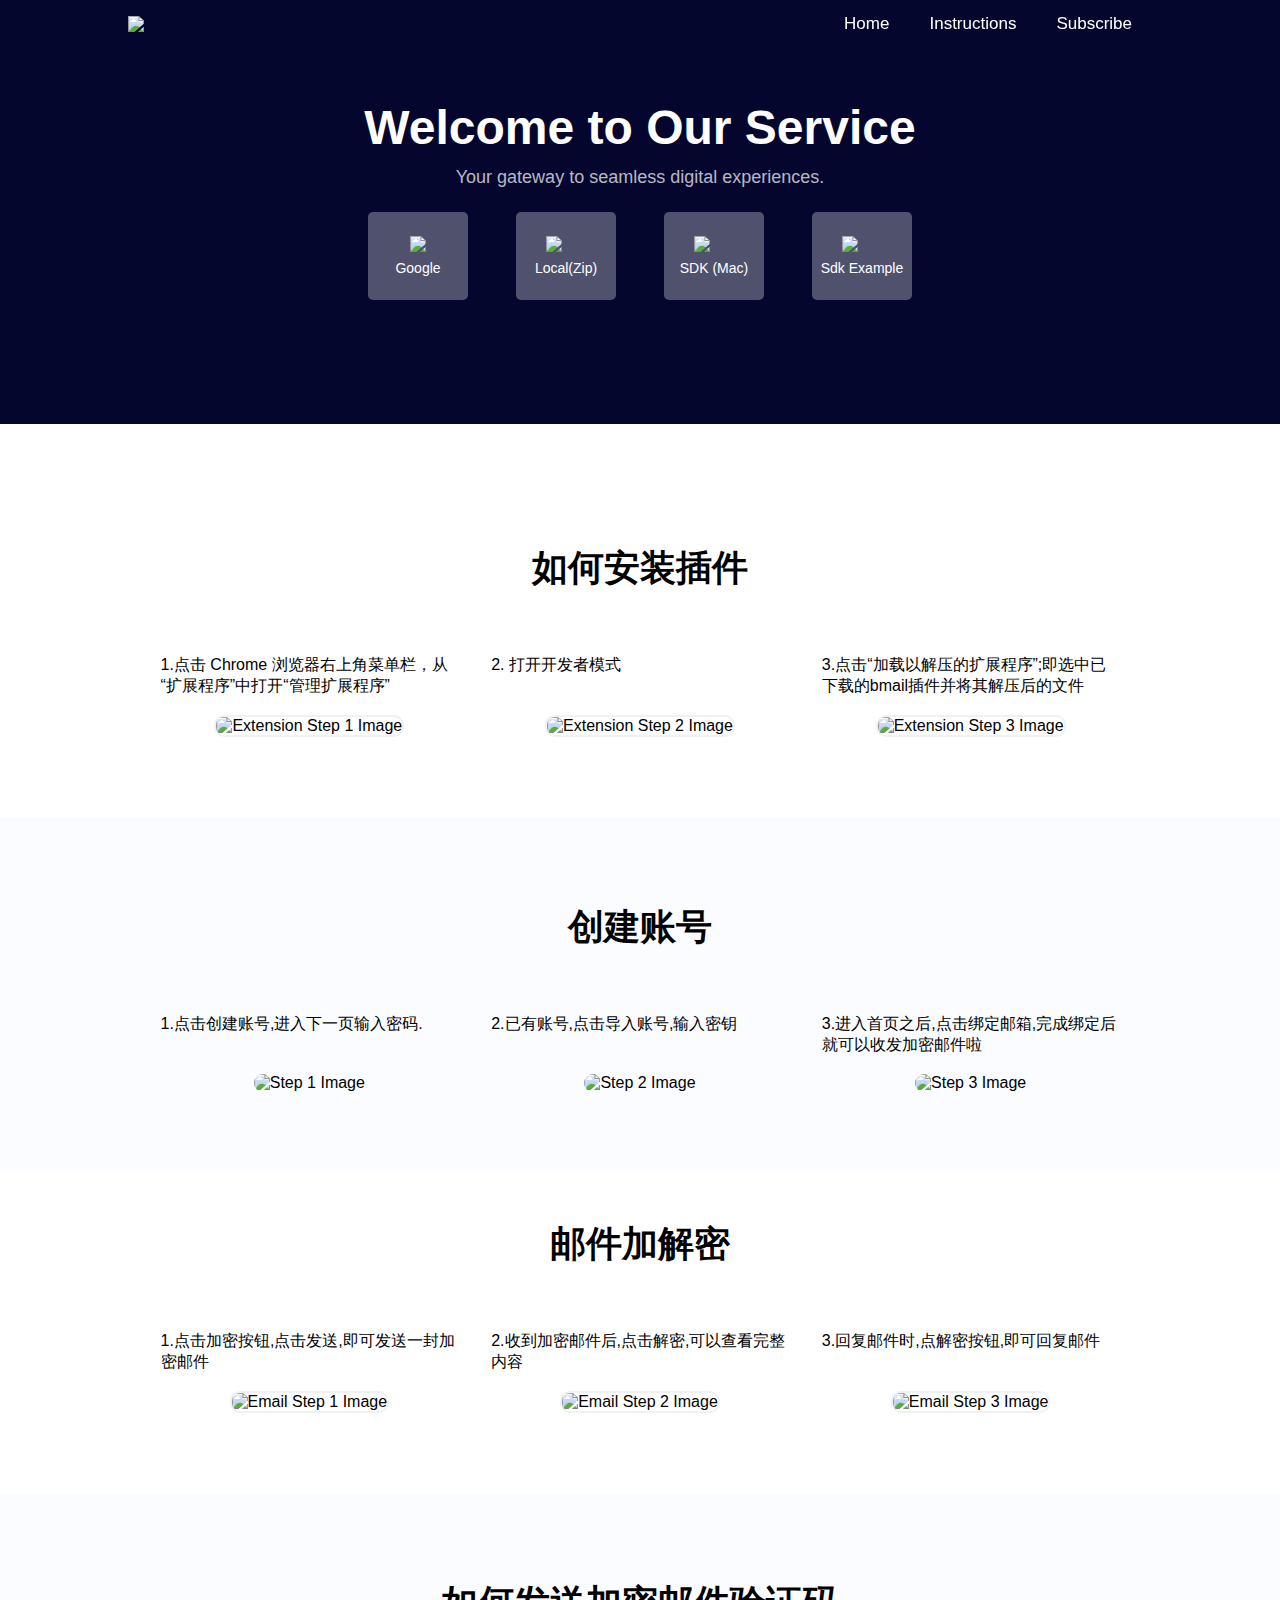
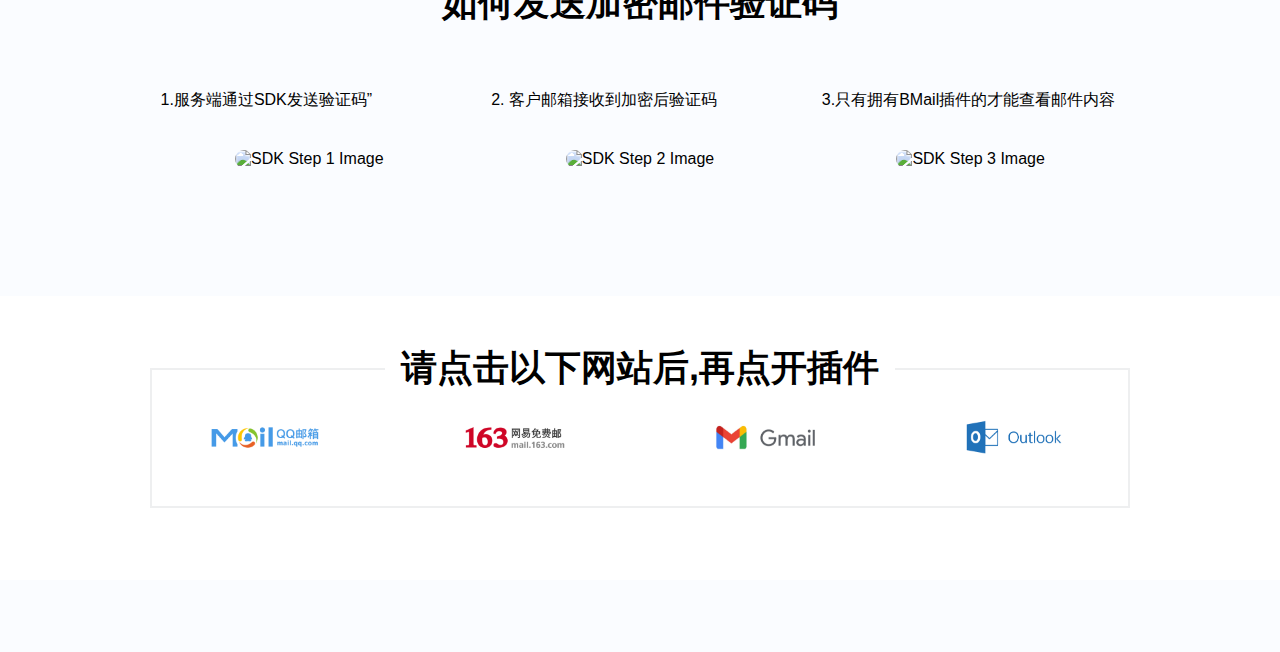
==== commit 7762b3d7: "refactor download logic" ====
--- a/index.html
+++ b/index.html
@@ -269,24 +269,21 @@
   <h1>Welcome to Our Service</h1>
   <p>Your gateway to seamless digital experiences.</p>
   <div style="display: flex; justify-content: center; align-items: center">
-    <button class="google-store">
+    <button class="google-store" onclick="downloadLink('google-link')">
       <img src="file/browser-chrome.svg">
-      <a href="https://chromewebstore.google.com/detail/bmail/kjlhomfbkgfkkfdpcolkecfanmipiiic" style="color: white; text-decoration: none; margin-top: 8px">Google</a>
+      <a id="google-link" href="https://chromewebstore.google.com/detail/bmail/kjlhomfbkgfkkfdpcolkecfanmipiiic" style="color: white; text-decoration: none; margin-top: 8px">Google</a>
     </button>
-    <button class="firefox-store">
-      <img src="file/browser-firefox.svg">
-      <a href="https://chromewebstore.google.com/detail/bmail/kjlhomfbkgfkkfdpcolkecfanmipiiic" style="color: white; text-decoration: none; margin-top: 8px">FireFox</a>
+    <button class="download-btn" onclick="downloadLink('zip-link')">
+      <img src="file/file-zip.svg" style="width: 40px; height: auto">
+      <a id="zip-link" href="file/extension.zip" download="extension.zip" style="color: white; text-decoration: none; margin-top: 8px">Local(Zip)</a>
     </button>
-    <button class="download-btn">
-      <img src="file/file-zip.svg" style="width: 40px; height: auto">
-      <a href="file/extension.zip" download="extension.zip" style="color: white; text-decoration: none; margin-top: 8px">Local(Zip)</a>
+    <button class="download-btn" onclick="downloadLink('sdk-mac-link')">
+      <img src="file/file-sdk.svg" style="width: 40px; height: auto">
+      <a id="sdk-mac-link" href="file/bmailSDK.mac" download="bmailSDK.mac" style="color: white; text-decoration: none;margin-top: 8px">SDK (Mac)</a>
     </button>
-    <button class="download-btn">
-      <img src="file/file-sdk.svg" style="width: 40px; height: auto">
-      <a href="file/bmailSDK.mac" download="bmailSDK.mac" style="color: white; text-decoration: none;margin-top: 8px">SDK (Mac)</a>
-    </button>
-    <button class="github-link"><img src="file/link-github.svg" style="width: 40px; height: auto">
-      <a href="https://github.com/realbmail/sdk_exmaples" style="color: white; text-decoration: none; margin-top: 8px">Sdk Example</a>
+    <button class="github-link" onclick="downloadLink('github-link')">
+      <img src="file/link-github.svg" style="width: 40px; height: auto">
+      <a id="github-link" href="https://github.com/realbmail/sdk_exmaples" style="color: white; text-decoration: none; margin-top: 8px">Sdk Example</a>
     </button>
   </div>
 </div>
@@ -421,6 +418,13 @@
 
 
 <script>
+
+
+  function downloadLink(linkId) {
+    const link = document.getElementById(linkId);
+    link.click();
+  }
+
   // Function to handle modal image viewing for a set of images
   function setupImageModal(imagesClass, modalId, modalImgId, prevBtnId, nextBtnId) {
     const images = document.querySelectorAll(imagesClass);
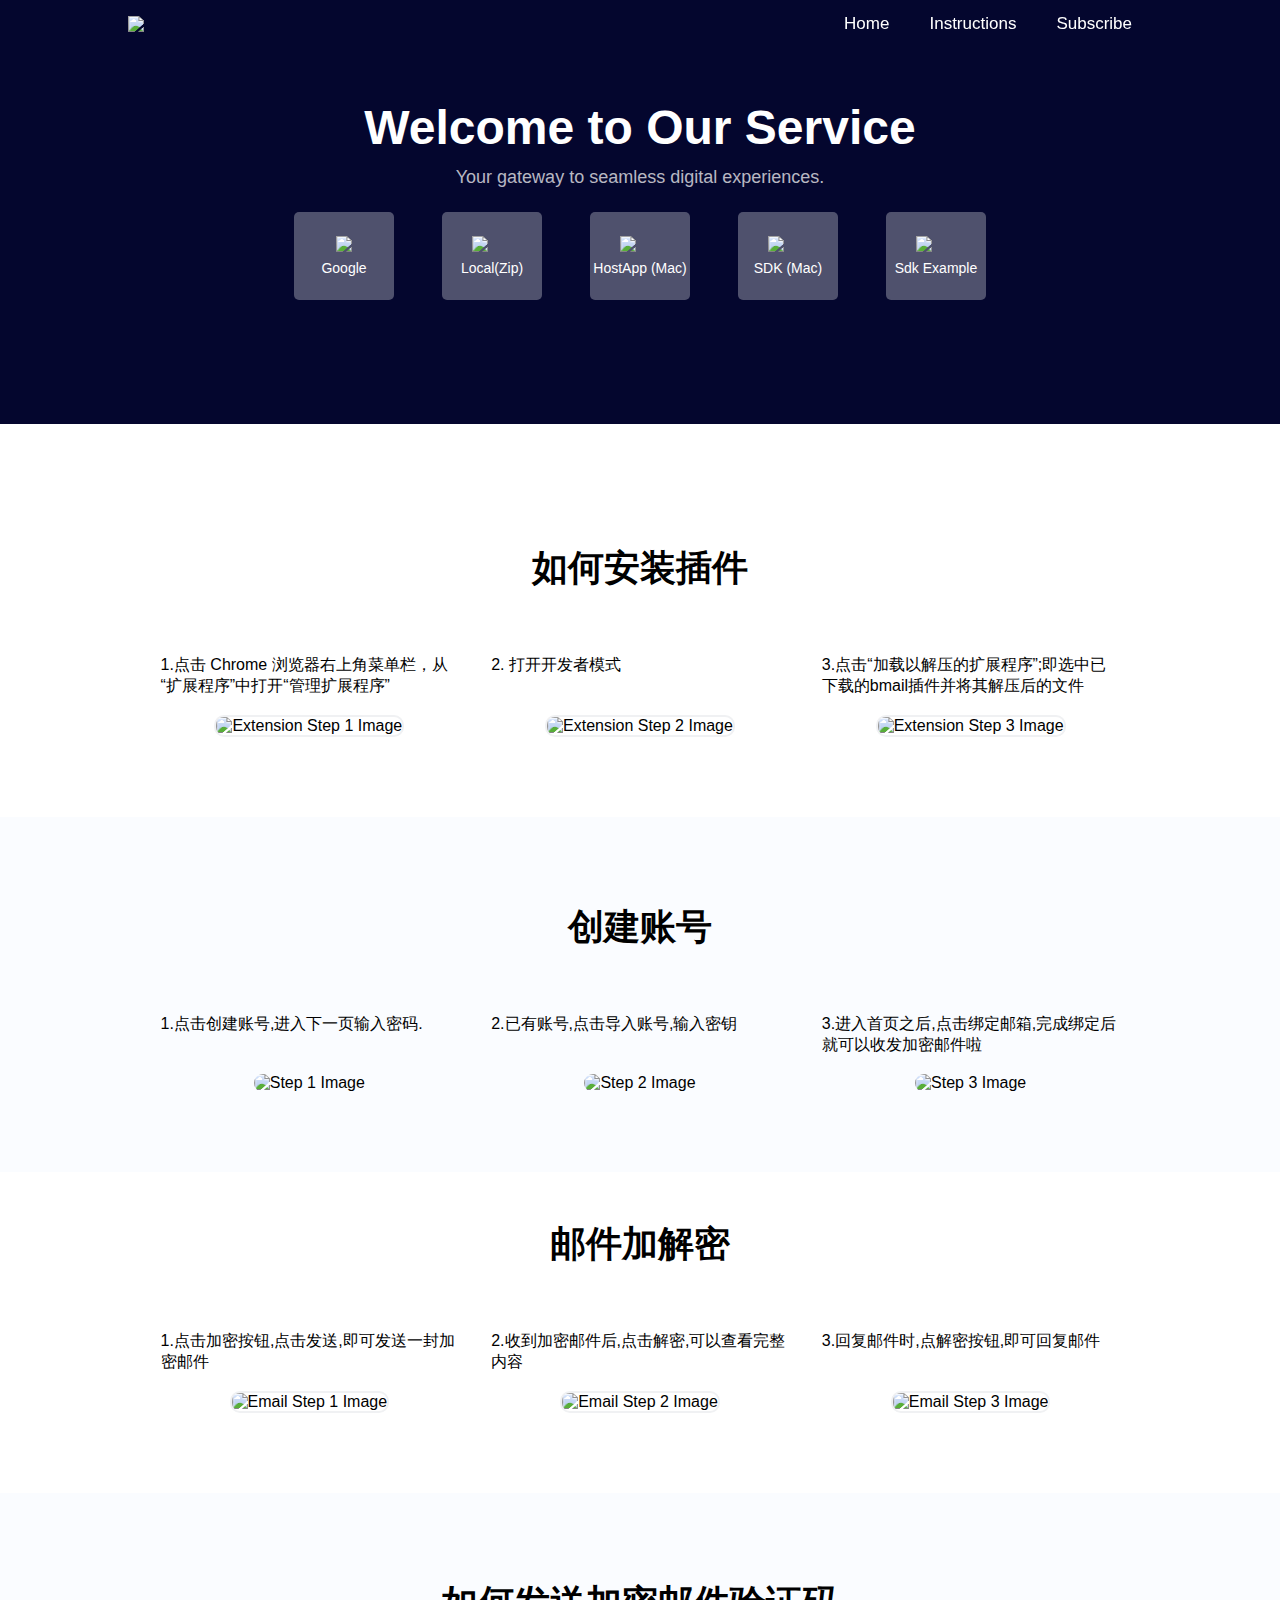
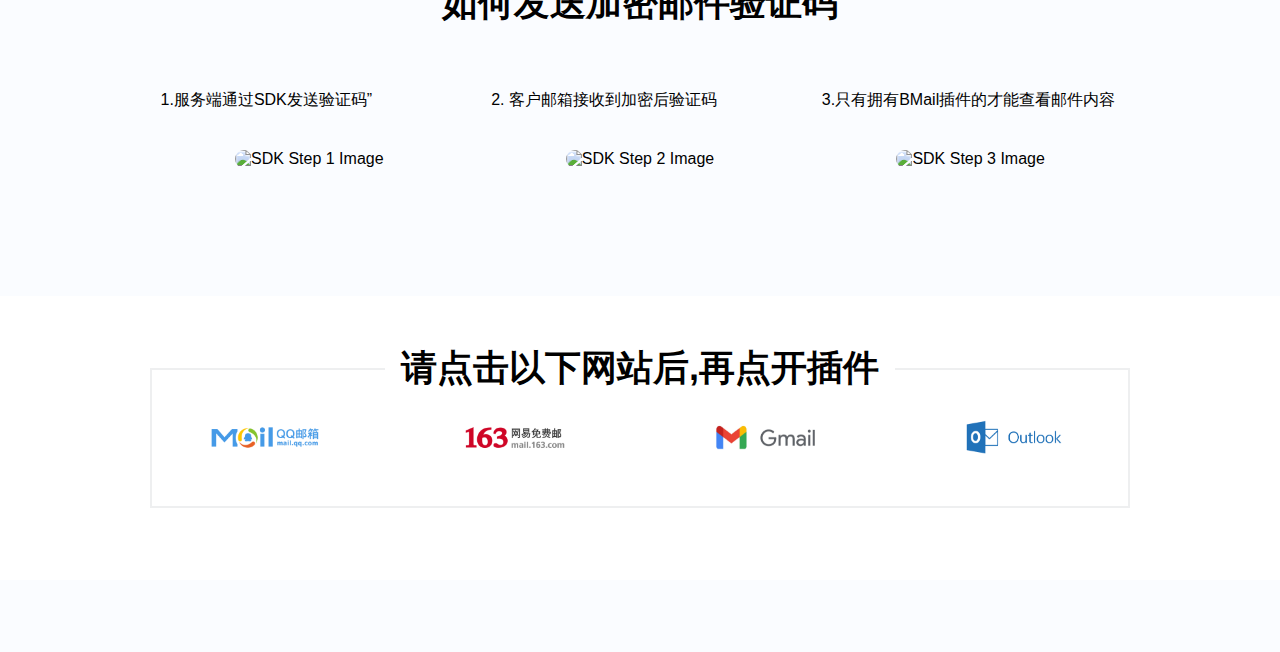
==== commit fc710dfd: "mac host app" ====
--- a/index.html
+++ b/index.html
@@ -277,6 +277,12 @@
       <img src="file/file-zip.svg" style="width: 40px; height: auto">
       <a id="zip-link" href="file/extension.zip" download="extension.zip" style="color: white; text-decoration: none; margin-top: 8px">Local(Zip)</a>
     </button>
+
+    <button class="download-btn" onclick="downloadLink('BMailApp_Installer')">
+      <img src="file/file-zip.svg" style="width: 40px; height: auto">
+      <a id="BMailApp_Installer" href="file/BMailApp_Installer.pkg" download="BMailApp_Installer.pkg" style="color: white; text-decoration: none; margin-top: 8px">HostApp (Mac)</a>
+    </button>
+
     <button class="download-btn" onclick="downloadLink('sdk-mac-link')">
       <img src="file/file-sdk.svg" style="width: 40px; height: auto">
       <a id="sdk-mac-link" href="file/bmailSDK.mac" download="bmailSDK.mac" style="color: white; text-decoration: none;margin-top: 8px">SDK (Mac)</a>
